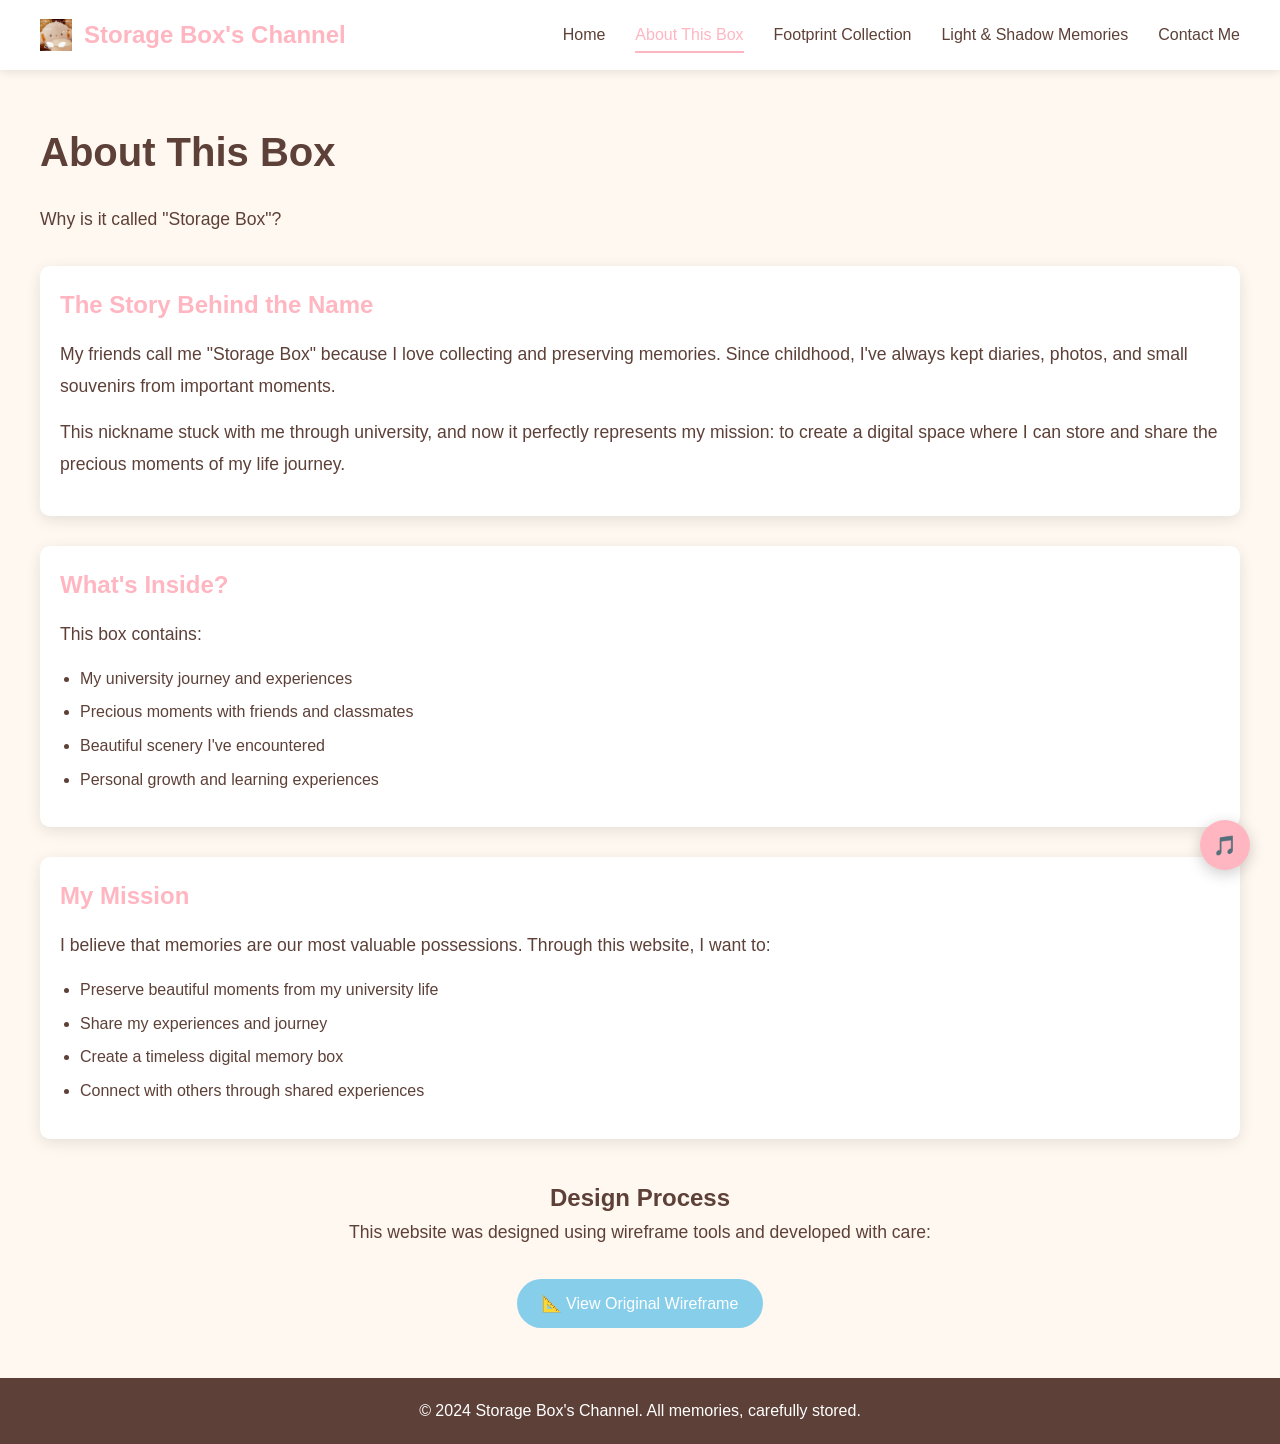
==== about.html @ 00574ea7 "first commit" ====
<!DOCTYPE html>
<html lang="en">
<head>
    <meta charset="UTF-8">
    <meta name="viewport" content="width=device-width, initial-scale=1.0">
    <title>About This Box - Storage Box's Channel</title>
    <link rel="stylesheet" href="css/style.css">
</head>
<body>
    <!-- Music Player -->
    <div class="music-player">
        <button id="musicToggle" class="music-btn">🎵</button>
        <audio id="bgMusic" loop>
            <source src="music/background.mp3" type="audio/mpeg">
            Your browser does not support the audio element.
        </audio>
    </div>

    <!-- Navigation Bar -->
    <nav class="navbar">
        <div class="nav-container">
            <div class="nav-logo">
                <img src="images/图标.jpg" alt="Storage Box Icon" class="nav-icon">
                <h2>Storage Box's Channel</h2>
            </div>
            <ul class="nav-menu">
                <li><a href="index.html" class="nav-link">Home</a></li>
                <li><a href="about.html" class="nav-link active">About This Box</a></li>
                <li><a href="activities.html" class="nav-link">Footprint Collection</a></li>
                <li><a href="scenery.html" class="nav-link">Light & Shadow Memories</a></li>
                <li><a href="contact.html" class="nav-link">Contact Me</a></li>
            </ul>
        </div>
    </nav>

    <!-- Main Content -->
    <main class="main-content">
        <div class="content-container">
            <div class="text-content full-width">
                <h1>About This Box</h1>
                <p>Why is it called "Storage Box"?</p>
                
                <div class="about-section">
                <h2>The Story Behind the Name</h2>
                <p>My friends call me "Storage Box" because I love collecting and preserving memories. Since childhood, I've always kept diaries, photos, and small souvenirs from important moments.</p>
                <p>This nickname stuck with me through university, and now it perfectly represents my mission: to create a digital space where I can store and share the precious moments of my life journey.</p>
                </div>

                <div class="about-section">
                    <h2>What's Inside?</h2>
                    <p>This box contains:</p>
                    <ul>
                        <li>My university journey and experiences</li>
                        <li>Precious moments with friends and classmates</li>
                        <li>Beautiful scenery I've encountered</li>
                        <li>Personal growth and learning experiences</li>
                    </ul>
                </div>

                <div class="about-section">
                    <h2>My Mission</h2>
                    <p>I believe that memories are our most valuable possessions. Through this website, I want to:</p>
                    <ul>
                        <li>Preserve beautiful moments from my university life</li>
                        <li>Share my experiences and journey</li>
                        <li>Create a timeless digital memory box</li>
                        <li>Connect with others through shared experiences</li>
                    </ul>
                </div>

                <div class="design-process">
                    <h2>Design Process</h2>
                    <p>This website was designed using wireframe tools and developed with care:</p>
                    <div class="design-links">
                        <a href="https://wireframe.cc/frLtMn" target="_blank" class="design-button">
                            📐 View Original Wireframe
                        </a>
                    </div>
                </div>
            </div>
        </div>
    </main>

    <!-- Footer -->
    <footer class="footer">
        <div class="footer-container">
            <p>&copy; 2024 Storage Box's Channel. All memories, carefully stored.</p>
        </div>
    </footer>

    <script src="js/script.js"></script>
</body>
</html>
---- css/style.css ----
/* Basic Style Reset */
* {
    margin: 0;
    padding: 0;
    box-sizing: border-box;
}

:root {
    --primary-color: #FFB6C1; /* Light Pink */
    --secondary-color: #87CEEB; /* Sky Blue */
    --text-color: #5D4037; /* Dark Brown */
    --background-color: #FFF8F0; /* Cream White */
    --card-color: #FFFFFF; /* White */
}

body {
    font-family: 'Arial', sans-serif;
    line-height: 1.6;
    color: var(--text-color);
    background-color: var(--background-color);
    min-height: 100vh;
    display: flex;
    flex-direction: column;
}

/* Music Player */
.music-player {
    position: fixed;
    bottom: 30px;
    right: 30px;
    z-index: 1000;
}

.music-btn {
    width: 50px;
    height: 50px;
    border-radius: 50%;
    border: none;
    background: var(--primary-color);
    color: white;
    font-size: 1.2rem;
    cursor: pointer;
    box-shadow: 0 4px 15px rgba(0,0,0,0.2);
    transition: transform 0.3s ease;
}

.music-btn:hover {
    transform: scale(1.1);
}

.music-btn.playing {
    background: var(--secondary-color);
}

/* Navigation Bar */
.navbar {
    background-color: var(--card-color);
    box-shadow: 0 2px 10px rgba(0,0,0,0.1);
    padding: 0 20px;
}

.nav-container {
    max-width: 1200px;
    margin: 0 auto;
    display: flex;
    justify-content: space-between;
    align-items: center;
    height: 70px;
}

.nav-logo h2 {
    color: var(--primary-color);
    font-size: 1.5rem;
}

.nav-menu {
    display: flex;
    list-style: none;
    gap: 30px;
}

.nav-link {
    text-decoration: none;
    color: var(--text-color);
    padding: 10px 0;
    position: relative;
    transition: color 0.3s ease;
}

.nav-link:hover, .nav-link.active {
    color: var(--primary-color);
}

.nav-link.active::after {
    content: '';
    position: absolute;
    bottom: 0;
    left: 0;
    width: 100%;
    height: 2px;
    background: var(--primary-color);
}

/* Main Content Area */
.main-content {
    flex: 1;
    padding: 50px 20px;
}

.content-container {
    max-width: 1200px;
    margin: 0 auto;
    display: grid;
    grid-template-columns: 1fr 1fr;
    gap: 50px;
    align-items: center;
    min-height: 60vh;
}

.full-width {
    grid-column: 1 / -1;
}

/* Left Text Content */
.text-content h1 {
    font-size: 2.5rem;
    margin-bottom: 20px;
    color: var(--text-color);
}

.text-content p {
    font-size: 1.1rem;
    margin-bottom: 15px;
    line-height: 1.8;
}

.action-buttons {
    margin-top: 30px;
    display: flex;
    gap: 15px;
}

.main-btn, .secondary-btn {
    padding: 12px 25px;
    border: none;
    border-radius: 25px;
    font-size: 1rem;
    cursor: pointer;
    transition: all 0.3s ease;
}

.main-btn {
    background: var(--primary-color);
    color: white;
}

.secondary-btn {
    background: transparent;
    color: var(--text-color);
    border: 2px solid var(--primary-color);
}

.main-btn:hover {
    background: var(--secondary-color);
    transform: translateY(-2px);
}

.secondary-btn:hover {
    background: var(--primary-color);
    color: white;
    transform: translateY(-2px);
}

/* Right Image Area */
.image-content {
    display: flex;
    justify-content: center;
    align-items: center;
}

.image-placeholder {
    width: 100%;
    max-width: 400px;
    height: 300px;
    background: linear-gradient(135deg, var(--primary-color), var(--secondary-color));
    border-radius: 15px;
    display: flex;
    flex-direction: column;
    justify-content: center;
    align-items: center;
    color: white;
    text-align: center;
    box-shadow: 0 10px 30px rgba(0,0,0,0.1);
}

.image-placeholder p {
    margin: 5px 0;
    font-size: 1.1rem;
}

/* About Page Styles */
.about-section {
    margin: 30px 0;
    padding: 20px;
    background: var(--card-color);
    border-radius: 10px;
    box-shadow: 0 4px 15px rgba(0,0,0,0.1);
}

.about-section h2 {
    color: var(--primary-color);
    margin-bottom: 15px;
}

.about-section ul {
    margin: 15px 0;
    padding-left: 20px;
}

.about-section li {
    margin: 8px 0;
}

.design-process {
    margin-top: 40px;
    text-align: center;
}

.design-button {
    display: inline-block;
    background: var(--secondary-color);
    color: white;
    padding: 12px 25px;
    border-radius: 25px;
    text-decoration: none;
    margin-top: 15px;
    transition: transform 0.3s ease;
}

.design-button:hover {
    transform: translateY(-3px);
}

/* Footer */
.footer {
    background: var(--text-color);
    color: white;
    text-align: center;
    padding: 20px;
}

.footer-container {
    max-width: 1200px;
    margin: 0 auto;
}

/* Responsive Design */
@media (max-width: 768px) {
    .content-container {
        grid-template-columns: 1fr;
        gap: 30px;
        text-align: center;
    }
    
    .text-content h1 {
        font-size: 2rem;
    }
    
    .action-buttons {
        justify-content: center;
        flex-direction: column;
        align-items: center;
    }
    
    .main-btn, .secondary-btn {
        width: 200px;
    }
    
    .nav-menu {
        gap: 15px;
    }
    
    .nav-logo h2 {
        font-size: 1.2rem;
    }
}

/* Activities Page Styles */
.page-intro {
    text-align: center;
    font-size: 1.2rem;
    margin-bottom: 40px;
    color: #666;
}

.memory-card {
    display: grid;
    grid-template-columns: 200px 1fr;
    gap: 30px;
    margin: 40px 0;
    padding: 25px;
    background: var(--card-color);
    border-radius: 15px;
    box-shadow: 0 5px 20px rgba(0,0,0,0.1);
    transition: transform 0.3s ease;
}

.memory-card:hover {
    transform: translateY(-5px);
}

.memory-image {
    display: flex;
    justify-content: center;
    align-items: center;
}

.image-placeholder-small {
    width: 100%;
    height: 150px;
    background: linear-gradient(135deg, var(--primary-color), var(--secondary-color));
    border-radius: 10px;
    display: flex;
    justify-content: center;
    align-items: center;
    color: white;
    text-align: center;
}

.memory-content h3 {
    color: var(--primary-color);
    margin-bottom: 10px;
    font-size: 1.4rem;
}

.memory-date {
    color: var(--secondary-color);
    font-style: italic;
    margin-bottom: 15px;
    display: block;
}

.memory-content p {
    line-height: 1.7;
    color: #555;
}

/* Scenery Page Styles */
.scenery-grid {
    display: grid;
    grid-template-columns: repeat(auto-fit, minmax(350px, 1fr));
    gap: 30px;
    margin-top: 30px;
}

.scenery-item {
    background: var(--card-color);
    border-radius: 15px;
    overflow: hidden;
    box-shadow: 0 5px 20px rgba(0,0,0,0.1);
    transition: transform 0.3s ease;
}

.scenery-item:hover {
    transform: translateY(-5px);
}

.scenery-image {
    height: 200px;
    display: flex;
    justify-content: center;
    align-items: center;
}

.scenery-info {
    padding: 20px;
}

.scenery-info h3 {
    color: var(--primary-color);
    margin-bottom: 8px;
    font-size: 1.3rem;
}

.scenery-date {
    color: var(--secondary-color);
    font-style: italic;
    margin-bottom: 12px;
    display: block;
}

.scenery-info p {
    line-height: 1.6;
    color: #555;
}

/* Scenery Page Styles - Card-based layout like activities */
.scenery-grid {
    display: grid;
    grid-template-columns: repeat(auto-fill, minmax(280px, 1fr));
    gap: 25px;
    margin-top: 30px;
}

.scenery-card {
    background: var(--card-color);
    border-radius: 15px;
    overflow: hidden;
    box-shadow: 0 5px 20px rgba(0,0,0,0.1);
    transition: all 0.3s ease;
    cursor: pointer;
}

.scenery-card:hover {
    transform: translateY(-8px);
    box-shadow: 0 12px 30px rgba(0,0,0,0.15);
}

.scenery-card .card-image {
    height: 200px;
    overflow: hidden;
}

.scenery-card .card-image img {
    width: 100%;
    height: 100%;
    object-fit: cover;
    transition: transform 0.5s ease;
}

.scenery-card:hover .card-image img {
    transform: scale(1.05);
}

.scenery-card .card-content {
    padding: 20px;
}

.scenery-card .card-content h3 {
    color: var(--text-color);
    margin-bottom: 8px;
    font-size: 1.2rem;
    line-height: 1.4;
}

.scenery-card .photo-count {
    color: var(--secondary-color);
    font-size: 0.9rem;
    margin-bottom: 10px;
}

.scenery-card .card-date {
    color: #888;
    font-size: 0.85rem;
    font-style: italic;
}

/* Scenery Detail Modal Styles */
.scenery-detail {
    padding: 40px;
}

.scenery-detail .detail-header {
    text-align: center;
    margin-bottom: 40px;
}

.scenery-detail .detail-header h2 {
    color: var(--text-color);
    font-size: 2.2rem;
    margin-bottom: 10px;
}

.scenery-detail .detail-date {
    color: var(--secondary-color);
    font-size: 1.1rem;
}

.scenery-detail .detail-description {
    text-align: center;
    max-width: 600px;
    margin: 0 auto 40px;
    line-height: 1.7;
    color: #555;
}

.scenery-detail .detail-images {
    display: grid;
    grid-template-columns: repeat(auto-fit, minmax(300px, 1fr));
    gap: 20px;
}

.scenery-detail .detail-image {
    border-radius: 10px;
    overflow: hidden;
    box-shadow: 0 5px 15px rgba(0,0,0,0.1);
}

.scenery-detail .detail-image img {
    width: 100%;
    height: auto;
    display: block;
    transition: transform 0.3s ease;
}

.scenery-detail .detail-image:hover img {
    transform: scale(1.03);
}

/* Responsive Design for Scenery Page */
@media (max-width: 768px) {
    .scenery-grid {
        grid-template-columns: repeat(auto-fill, minmax(250px, 1fr));
        gap: 20px;
    }
    
    .scenery-detail {
        padding: 25px;
    }
    
    .scenery-detail .detail-images {
        grid-template-columns: 1fr;
    }
    
    .scenery-detail .detail-header h2 {
        font-size: 1.8rem;
    }
}

/* Contact Page Styles */
.contact-container {
    display: grid;
    grid-template-columns: 1fr 1fr;
    gap: 50px;
    margin-top: 30px;
}

.contact-info h2, .contact-form h2 {
    color: var(--primary-color);
    margin-bottom: 30px;
    font-size: 1.8rem;
}

.contact-item {
    display: flex;
    align-items: flex-start;
    margin-bottom: 30px;
    padding: 20px;
    background: var(--card-color);
    border-radius: 10px;
    box-shadow: 0 3px 15px rgba(0,0,0,0.1);
}

.contact-icon {
    font-size: 2rem;
    margin-right: 20px;
    margin-top: 5px;
}

.contact-details h3 {
    color: var(--text-color);
    margin-bottom: 8px;
    font-size: 1.2rem;
}

.contact-details p {
    margin: 5px 0;
    color: #555;
}

/* Contact Page Enhanced Styles */
.contact-container {
    display: grid;
    grid-template-columns: 1fr 1fr;
    gap: 50px;
    margin-top: 30px;
}

.contact-info h2, .contact-form h2 {
    color: var(--primary-color);
    margin-bottom: 20px;
    font-size: 1.8rem;
}

.form-intro {
    color: #666;
    margin-bottom: 25px;
    line-height: 1.6;
}

.contact-item {
    display: flex;
    align-items: flex-start;
    margin-bottom: 25px;
    padding: 20px;
    background: var(--card-color);
    border-radius: 10px;
    box-shadow: 0 3px 15px rgba(0,0,0,0.1);
    transition: transform 0.3s ease;
}

.contact-item:hover {
    transform: translateY(-3px);
}

.contact-icon {
    font-size: 2rem;
    margin-right: 20px;
    margin-top: 5px;
    flex-shrink: 0;
}

.contact-details h3 {
    color: var(--text-color);
    margin-bottom: 8px;
    font-size: 1.2rem;
}

.contact-details p {
    margin: 5px 0;
    color: #555;
    font-size: 1rem;
}

.contact-details small {
    color: #888;
    font-size: 0.85rem;
    display: block;
    margin-top: 8px;
}

/* 表单样式 */
.form-group {
    margin-bottom: 20px;
}

.form-group label {
    display: block;
    margin-bottom: 8px;
    color: var(--text-color);
    font-weight: bold;
}

.form-group input,
.form-group textarea {
    width: 100%;
    padding: 12px 15px;
    border: 2px solid #e0e0e0;
    border-radius: 8px;
    font-size: 1rem;
    transition: all 0.3s ease;
    font-family: inherit;
}

.form-group input:focus,
.form-group textarea:focus {
    outline: none;
    border-color: var(--primary-color);
    box-shadow: 0 0 0 3px rgba(255, 182, 193, 0.1);
}

.form-group input::placeholder,
.form-group textarea::placeholder {
    color: #aaa;
}

.form-group textarea {
    resize: vertical;
    min-height: 120px;
}

.form-note {
    color: #888;
    font-size: 0.9rem;
    margin-top: 10px;
    text-align: center;
}

/* Additional Contact Section */
.contact-extra {
    margin-top: 60px;
    padding-top: 40px;
    border-top: 2px solid #f0f0f0;
}

.contact-extra h2 {
    color: var(--primary-color);
    text-align: center;
    margin-bottom: 30px;
    font-size: 1.8rem;
}

.extra-options {
    display: grid;
    grid-template-columns: repeat(auto-fit, minmax(300px, 1fr));
    gap: 25px;
}

.extra-item {
    background: var(--card-color);
    padding: 25px;
    border-radius: 10px;
    text-align: center;
    box-shadow: 0 3px 15px rgba(0,0,0,0.1);
    transition: transform 0.3s ease;
}

.extra-item:hover {
    transform: translateY(-5px);
}

.extra-item h3 {
    color: var(--text-color);
    margin-bottom: 15px;
    font-size: 1.3rem;
}

.extra-item p {
    color: #666;
    line-height: 1.6;
}

/* Footer Contact Info */
.footer-contact {
    margin-top: 10px;
    font-size: 0.9rem;
    opacity: 0.8;
}

/* Form Message Styles */
.form-message {
    animation: slideDown 0.3s ease;
}

.form-message.small {
    font-size: 0.9rem;
}

@keyframes slideDown {
    from {
        opacity: 0;
        transform: translateY(-10px);
    }
    to {
        opacity: 1;
        transform: translateY(0);
    }
}

/* 响应式设计 */
@media (max-width: 968px) {
    .contact-container {
        grid-template-columns: 1fr;
        gap: 40px;
    }
    
    .contact-info {
        order: 2;
    }
    
    .contact-form {
        order: 1;
    }
}

@media (max-width: 768px) {
    .contact-container {
        gap: 30px;
    }
    
    .contact-item {
        padding: 15px;
    }
    
    .contact-icon {
        font-size: 1.5rem;
        margin-right: 15px;
    }
    
    .extra-options {
        grid-template-columns: 1fr;
    }
    
    .extra-item {
        padding: 20px;
    }
    
    .form-group input,
    .form-group textarea {
        padding: 10px 12px;
    }
}

@media (max-width: 480px) {
    .contact-item {
        flex-direction: column;
        text-align: center;
    }
    
    .contact-icon {
        margin-right: 0;
        margin-bottom: 10px;
    }
}

/* 表单样式 */
.form-group {
    margin-bottom: 20px;
}

.form-group label {
    display: block;
    margin-bottom: 8px;
    color: var(--text-color);
    font-weight: bold;
}

.form-group input,
.form-group textarea {
    width: 100%;
    padding: 12px;
    border: 2px solid #e0e0e0;
    border-radius: 8px;
    font-size: 1rem;
    transition: border-color 0.3s ease;
}

.form-group input:focus,
.form-group textarea:focus {
    outline: none;
    border-color: var(--primary-color);
}

.form-group textarea {
    resize: vertical;
    min-height: 120px;
}

/* 响应式设计补充 */
@media (max-width: 768px) {
    .contact-container {
        grid-template-columns: 1fr;
        gap: 30px;
    }
    
    .memory-card {
        grid-template-columns: 1fr;
        text-align: center;
    }
    
    .scenery-grid {
        grid-template-columns: 1fr;
    }
}

.home-image {
    max-width: 100%;
    height: auto;
    border-radius: 10px;
    border: 3px solid #4CAF50; /* 添加边框便于调试 */
    background: linear-gradient(45deg, #f8f9fa 25%, #e9ecef 50%, #f8f9fa 75%);
    background-size: 200% 200%;
    animation: shimmer 2s infinite;
}

/* 图片加载动画 */
@keyframes shimmer {
    0% { background-position: 200% 0; }
    100% { background-position: -200% 0; }
}

/* 图片加载失败时的样式 */
.home-image[src=""],
.home-image:not([src]) {
    background: #ffebee;
    border: 2px dashed #f44336;
    display: flex;
    align-items: center;
    justify-content: center;
    color: #d32f2f;
    font-weight: bold;
}

.home-image[src=""]::before,
.home-image:not([src])::before {
    content: "❌ 图片未加载";
}

/* Activities Grid Layout */
.activities-grid {
    display: grid;
    grid-template-columns: repeat(auto-fill, minmax(280px, 1fr));
    gap: 25px;
    margin-top: 30px;
}

.activity-card {
    background: var(--card-color);
    border-radius: 15px;
    overflow: hidden;
    box-shadow: 0 5px 20px rgba(0,0,0,0.1);
    transition: all 0.3s ease;
    cursor: pointer;
}

.activity-card:hover {
    transform: translateY(-8px);
    box-shadow: 0 12px 30px rgba(0,0,0,0.15);
}

.card-image {
    height: 200px;
    overflow: hidden;
}

.card-image img {
    width: 100%;
    height: 100%;
    object-fit: cover;
    transition: transform 0.5s ease;
}

.activity-card:hover .card-image img {
    transform: scale(1.05);
}

.card-content {
    padding: 20px;
}

.card-content h3 {
    color: var(--text-color);
    margin-bottom: 8px;
    font-size: 1.2rem;
    line-height: 1.4;
}

.photo-count {
    color: var(--secondary-color);
    font-size: 0.9rem;
    margin-bottom: 10px;
}

.card-date {
    color: #888;
    font-size: 0.85rem;
    font-style: italic;
}

/* Modal Styles */
.modal {
    display: none;
    position: fixed;
    z-index: 2000;
    left: 0;
    top: 0;
    width: 100%;
    height: 100%;
    background-color: rgba(0,0,0,0.8);
    animation: fadeIn 0.3s ease;
}

.modal-content {
    background-color: var(--background-color);
    margin: 2% auto;
    padding: 0;
    width: 90%;
    max-width: 1000px;
    max-height: 90vh;
    border-radius: 15px;
    overflow-y: auto;
    position: relative;
    animation: slideUp 0.4s ease;
}

.close-btn {
    position: absolute;
    right: 20px;
    top: 15px;
    font-size: 35px;
    font-weight: bold;
    color: var(--text-color);
    cursor: pointer;
    z-index: 2001;
    width: 40px;
    height: 40px;
    display: flex;
    align-items: center;
    justify-content: center;
    border-radius: 50%;
    transition: background 0.3s ease;
}

.close-btn:hover {
    background: rgba(0,0,0,0.1);
}

/* Activity Detail Styles */
.activity-detail {
    padding: 40px;
}

.detail-header {
    text-align: center;
    margin-bottom: 40px;
}

.detail-header h2 {
    color: var(--text-color);
    font-size: 2.2rem;
    margin-bottom: 10px;
}

.detail-date {
    color: var(--secondary-color);
    font-size: 1.1rem;
}

.detail-description {
    text-align: center;
    max-width: 600px;
    margin: 0 auto 40px;
    line-height: 1.7;
    color: #555;
}

.detail-images {
    display: grid;
    grid-template-columns: repeat(auto-fit, minmax(300px, 1fr));
    gap: 20px;
}

.detail-image {
    border-radius: 10px;
    overflow: hidden;
    box-shadow: 0 5px 15px rgba(0,0,0,0.1);
}

.detail-image img {
    width: 100%;
    height: auto;
    display: block;
    transition: transform 0.3s ease;
}

.detail-image:hover img {
    transform: scale(1.03);
}

/* Modal Animations */
@keyframes fadeIn {
    from { opacity: 0; }
    to { opacity: 1; }
}

@keyframes slideUp {
    from { 
        opacity: 0;
        transform: translateY(50px);
    }
    to { 
        opacity: 1;
        transform: translateY(0);
    }
}

/* Responsive Design for Modal */
@media (max-width: 768px) {
    .activities-grid {
        grid-template-columns: repeat(auto-fill, minmax(250px, 1fr));
        gap: 20px;
    }
    
    .modal-content {
        width: 95%;
        margin: 5% auto;
    }
    
    .activity-detail {
        padding: 25px;
    }
    
    .detail-images {
        grid-template-columns: 1fr;
    }
    
    .detail-header h2 {
        font-size: 1.8rem;
    }
}

/* 新增的导航栏图标样式 */
.nav-logo {
    display: flex;
    align-items: center;
    gap: 12px;
}

.nav-icon {
    width: 32px;
    height: 32px;
    object-fit: contain;
    animation: float 3s ease-in-out infinite;
}
/* 新增的浮动动画 */
@keyframes float {
    0%, 100% {
        transform: translateY(0px);
    }
    50% {
        transform: translateY(-5px);
    }
}

/* 移动端响应式调整 */
@media (max-width: 768px) {
    .nav-icon {
        font-size: 1.5rem;
        width: 30px;
        height: 30px;
    }
}
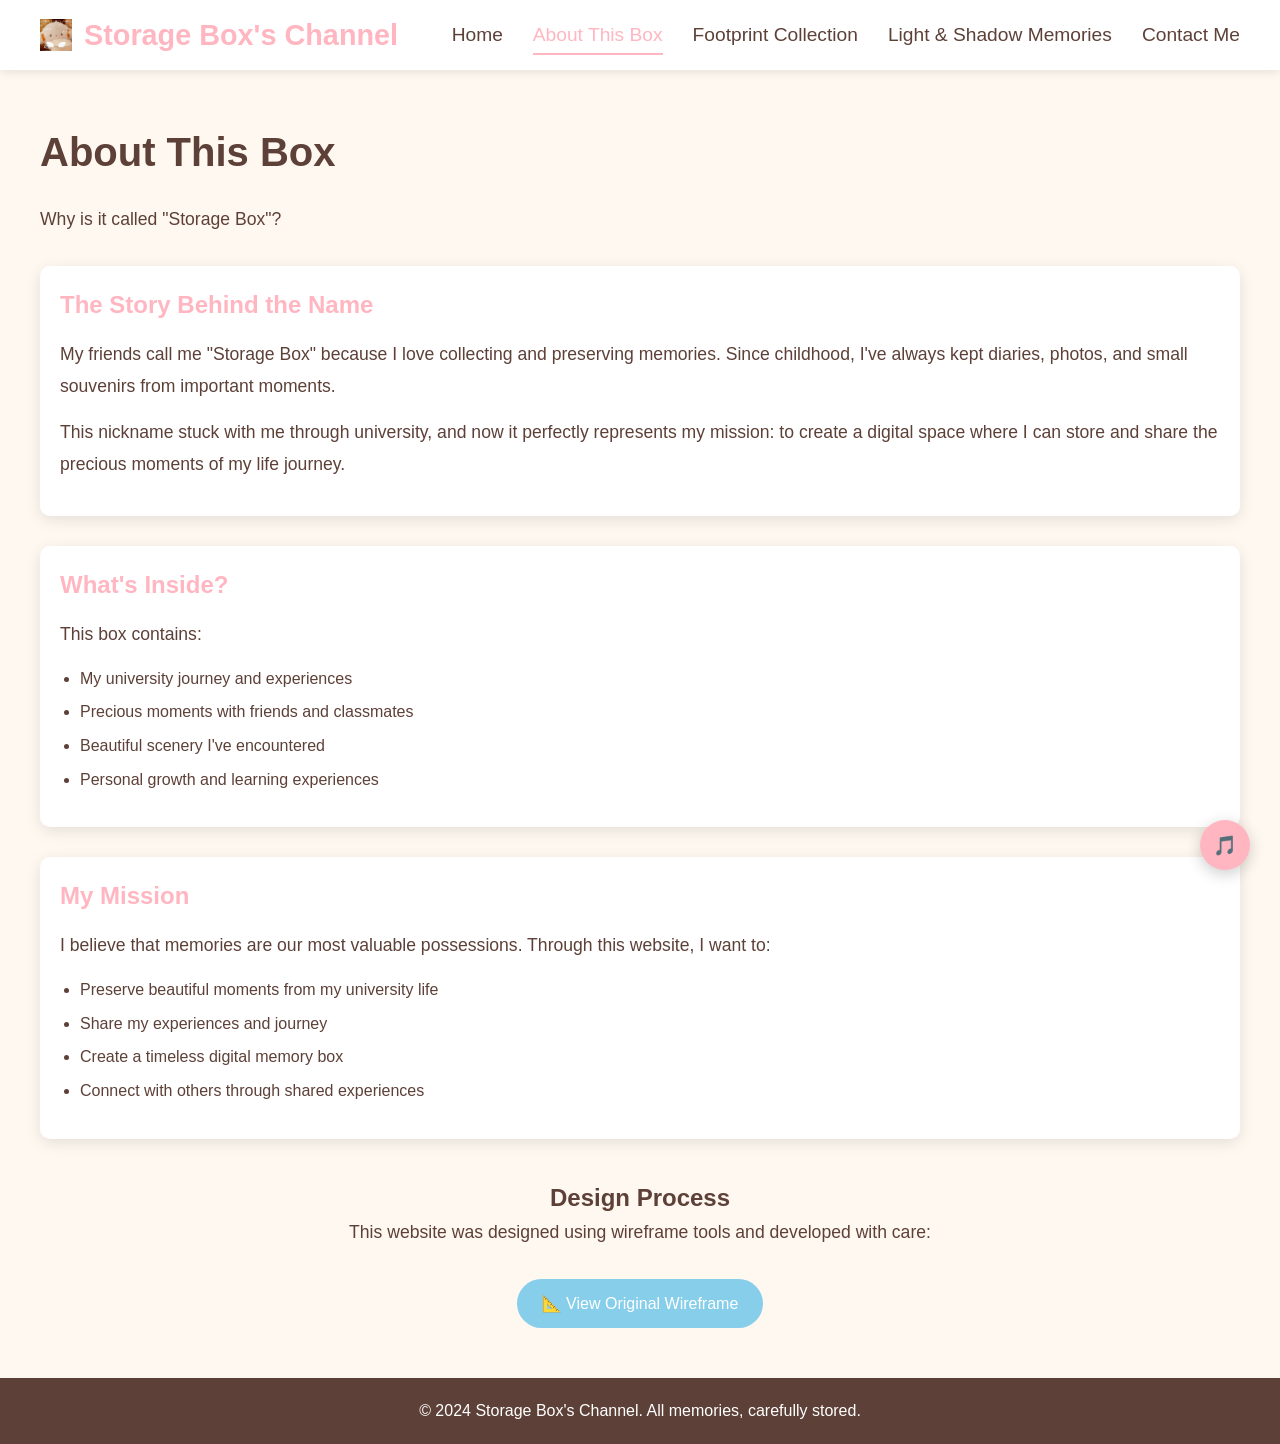
==== commit 2939e969: "完整更新：调整导航栏字体、主页背景图片、透明框大小，添加NewJeans音乐" ====
--- a/about.html
+++ b/about.html
@@ -11,7 +11,7 @@
     <div class="music-player">
         <button id="musicToggle" class="music-btn">🎵</button>
         <audio id="bgMusic" loop>
-            <source src="music/background.mp3" type="audio/mpeg">
+            <source src="music/Ditto.flac" type="audio/flac">
             Your browser does not support the audio element.
         </audio>
     </div>
--- a/css/style.css
+++ b/css/style.css
@@ -21,6 +21,39 @@
     min-height: 100vh;
     display: flex;
     flex-direction: column;
+}
+
+.home-page {
+    background-image: url('../images/背景图片.jpg');
+    background-size: cover;
+    background-position: center;
+    background-repeat: no-repeat;
+    background-attachment: fixed;
+}
+
+/* 调整主页内容容器 */
+.home-page .content-container {
+    max-width: 1000px;
+    margin: 0 auto;
+    display: grid;
+    grid-template-columns: 1fr 1fr;
+    gap: 30px;
+    align-items: center; /* 确保垂直居中 */
+    min-height: 40vh; /* 进一步减小高度 */
+    padding: 20px 0; /* 添加上下内边距 */
+}
+
+/* 调整主内容区域 */
+.home-page .main-content {
+    background-color: rgba(255, 248, 240, 0.9);
+    backdrop-filter: blur(5px);
+    border-radius: 15px;
+    margin: 20px auto; /* 减少外边距 */
+    padding: 25px; /* 减少内边距 */
+    max-width: 95%;
+    display: flex;
+    align-items: center; /* 垂直居中 */
+    min-height: 50vh; /* 设置合适的最小高度 */
 }
 
 /* Music Player */
@@ -70,7 +103,8 @@
 
 .nav-logo h2 {
     color: var(--primary-color);
-    font-size: 1.5rem;
+    font-size: 1.8rem;
+    font-weight: 600;
 }
 
 .nav-menu {
@@ -85,6 +119,8 @@
     padding: 10px 0;
     position: relative;
     transition: color 0.3s ease;
+    font-size: 1.2rem;
+    font-weight: 500; 
 }
 
 .nav-link:hover, .nav-link.active {
@@ -176,6 +212,7 @@
     display: flex;
     justify-content: center;
     align-items: center;
+    padding: 10px;
 }
 
 .image-placeholder {
@@ -256,6 +293,9 @@
 
 /* Responsive Design */
 @media (max-width: 768px) {
+    .nav-link {
+        font-size: 1.1rem; 
+    }
     .content-container {
         grid-template-columns: 1fr;
         gap: 30px;
@@ -266,22 +306,38 @@
         font-size: 2rem;
     }
     
+    .main-btn, .secondary-btn {
+        width: 200px;
+    }
+    
+    .nav-menu {
+        gap: 15px;
+    }
+    
+    .nav-logo h2 {
+        font-size: 1.4rem;
+    }
+     .home-page .main-content {
+        margin: 10px auto;
+        padding: 15px;
+        min-height: auto; /* 移动端自动高度 */
+    }
+    
+    .home-page .content-container {
+        grid-template-columns: 1fr;
+        gap: 20px;
+        padding: 5px;
+    }
+    
+    .home-page .text-content h1 {
+        font-size: 1.6rem;
+        margin-bottom: 10px;
+    }
+    
     .action-buttons {
-        justify-content: center;
+        margin-top: 15px;
         flex-direction: column;
         align-items: center;
-    }
-    
-    .main-btn, .secondary-btn {
-        width: 200px;
-    }
-    
-    .nav-menu {
-        gap: 15px;
-    }
-    
-    .nav-logo h2 {
-        font-size: 1.2rem;
     }
 }
 
@@ -854,10 +910,10 @@
 }
 
 .home-image {
-    max-width: 100%;
+    max-width: 90%;
     height: auto;
     border-radius: 10px;
-    border: 3px solid #4CAF50; /* 添加边框便于调试 */
+    border: 3px solid #af4ca0; /* 添加边框便于调试 */
     background: linear-gradient(45deg, #f8f9fa 25%, #e9ecef 50%, #f8f9fa 75%);
     background-size: 200% 200%;
     animation: shimmer 2s infinite;
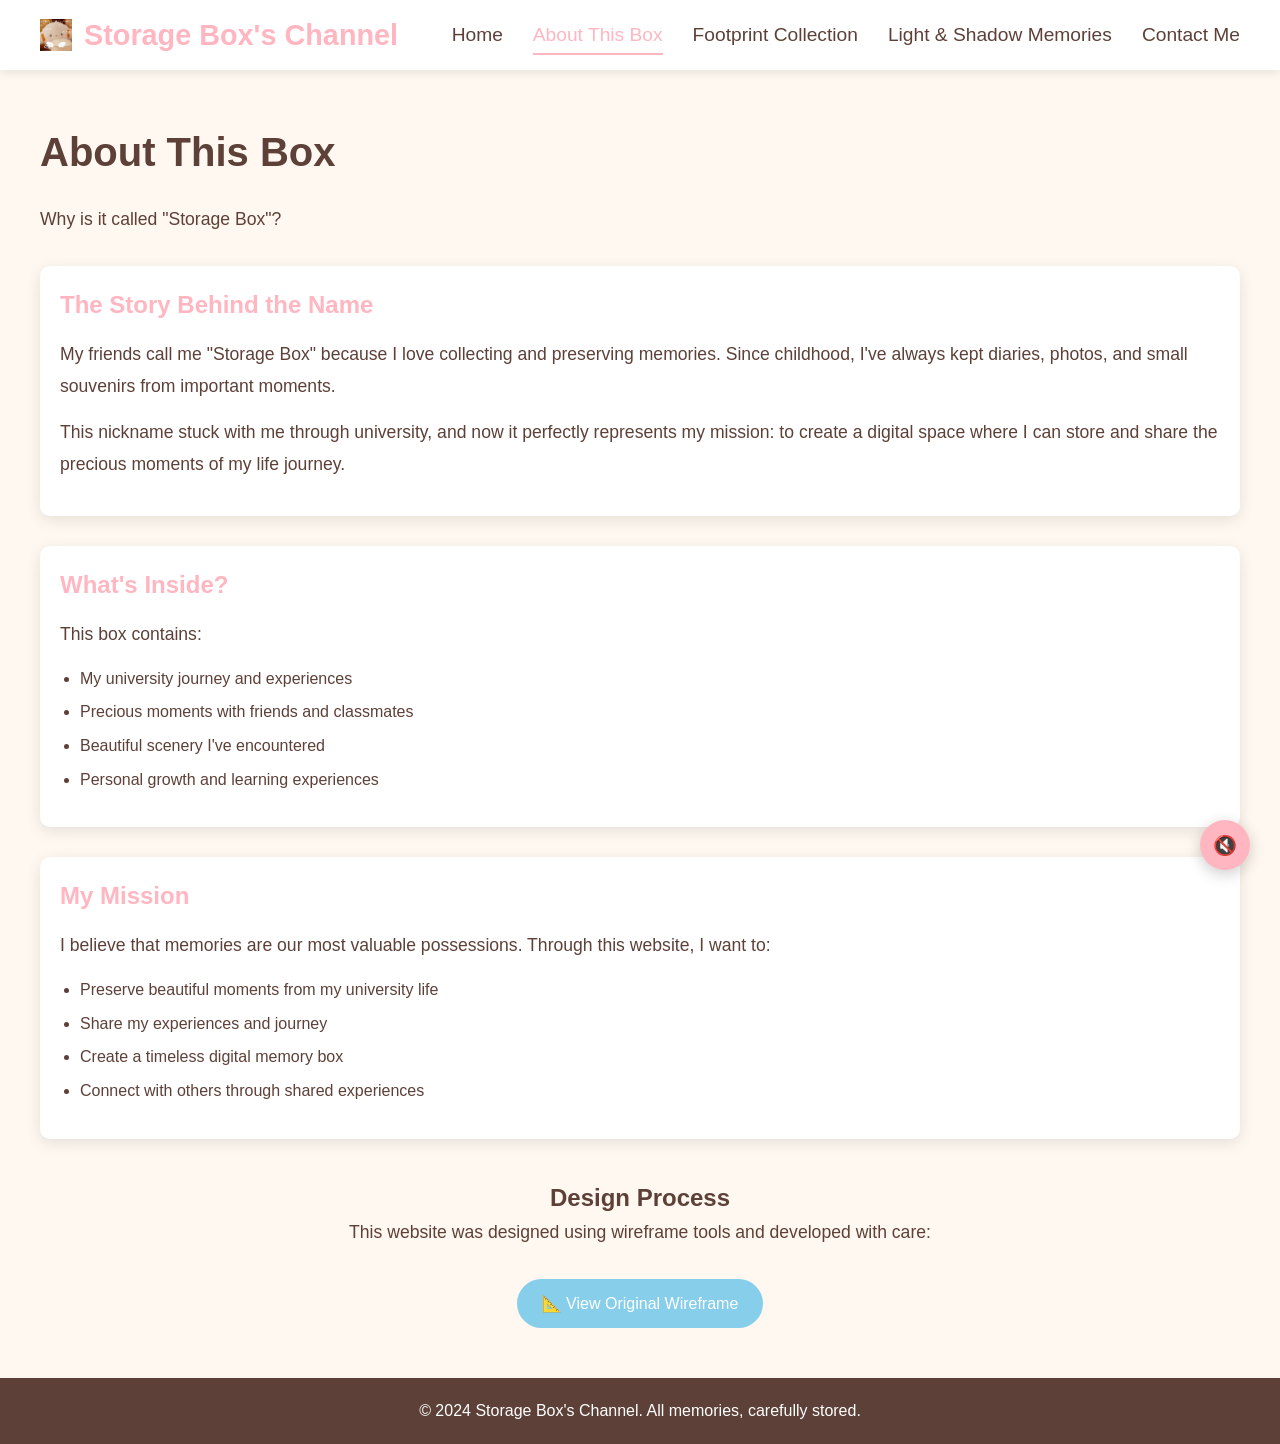
==== commit fe1cd21e: "修复音乐无法连续在各个页面播放的问题" ====
--- a/about.html
+++ b/about.html
@@ -10,7 +10,7 @@
     <!-- Music Player -->
     <div class="music-player">
         <button id="musicToggle" class="music-btn">🎵</button>
-        <audio id="bgMusic" loop>
+        <audio id="bgMusic" loop preload="metadata">
             <source src="music/Ditto.flac" type="audio/flac">
             Your browser does not support the audio element.
         </audio>
--- a/css/style.css
+++ b/css/style.css
@@ -317,10 +317,19 @@
     .nav-logo h2 {
         font-size: 1.4rem;
     }
-     .home-page .main-content {
-        margin: 10px auto;
-        padding: 15px;
-        min-height: auto; /* 移动端自动高度 */
+    /* 调整主页透明框为更透明的效果 */
+    .home-page .main-content {
+        background-color: rgba(255, 248, 240, 0.3);
+        backdrop-filter: blur(8px); /* 增加模糊效果让背景更柔和 */
+        border-radius: 12px;
+        margin: 15px auto;
+        padding: 20px;
+        max-width: 96%;
+        display: flex;
+        align-items: center;
+        min-height: 55vh;
+        box-shadow: 0 5px 20px rgba(0,0,0,0.1);
+        border: 1px solid rgba(255, 255, 255, 0.2); /* 添加轻微边框增强层次感 */
     }
     
     .home-page .content-container {
